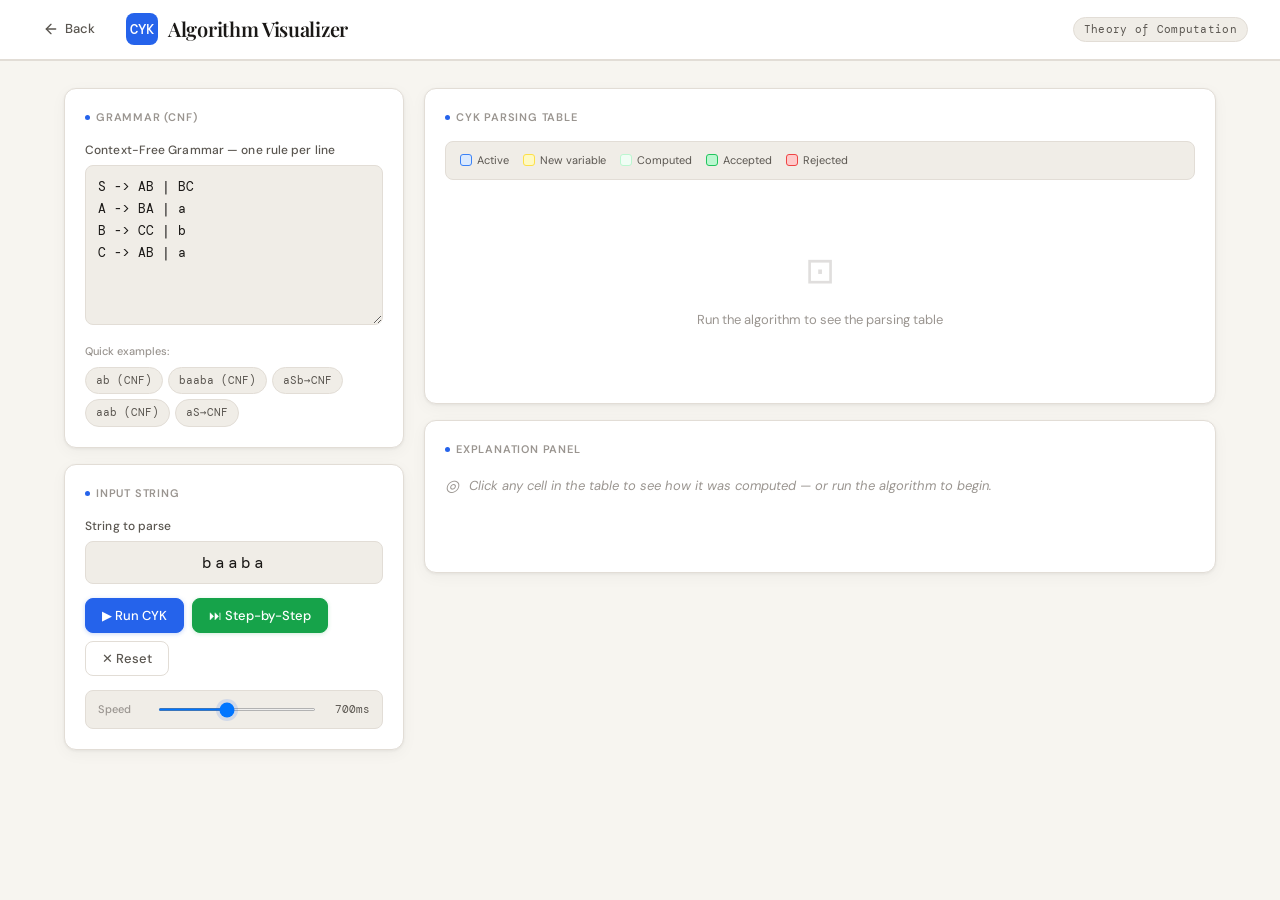
==== simulator.html @ faffac33 "Commit" ====
<!DOCTYPE html>
<html lang="en">
<head>
<meta charset="UTF-8">
<meta name="viewport" content="width=device-width, initial-scale=1.0">
<title>CYK Algorithm Visualizer</title>
<link rel="preconnect" href="https://fonts.googleapis.com">
<link href="https://fonts.googleapis.com/css2?family=DM+Mono:wght@300;400;500&family=DM+Sans:wght@300;400;500;600&family=Playfair+Display:wght@600&display=swap" rel="stylesheet">
<link rel="stylesheet" href="css/simulator.css">
</head>
<body>

<header>
  <div style="display:flex;align-items:center;gap:16px;">
    <a href="index.html" class="back-link">
      <svg width="16" height="16" viewBox="0 0 24 24" fill="none" stroke="currentColor" stroke-width="2" stroke-linecap="round" stroke-linejoin="round"><line x1="19" y1="12" x2="5" y2="12"></line><polyline points="12 19 5 12 12 5"></polyline></svg>
      Back
    </a>
    <div class="logo">
      <div class="logo-icon">CYK</div>
      Algorithm Visualizer
    </div>
  </div>
  <span class="header-badge">Theory of Computation</span>
</header>

<div class="container">
  <!-- ═══ LEFT PANEL ═══ -->
  <div class="panel-left">

    <!-- Grammar Card -->
    <div class="card">
      <div class="card-title"><span class="card-title-dot"></span>Grammar (CNF)</div>

      <label>Context-Free Grammar — one rule per line</label>
      <textarea id="grammar-input">S -> AB | BC
A -> BA | a
B -> CC | b
C -> AB | a</textarea>

      <div class="cnf-warn" id="cnf-warn"></div>

      <div class="examples-label">Quick examples:</div>
      <div class="examples-row">
        <span class="ex-chip" onclick="loadExample(0)">ab (CNF)</span>
        <span class="ex-chip" onclick="loadExample(1)">baaba (CNF)</span>
        <span class="ex-chip" onclick="loadExample(2)">aSb→CNF</span>
        <span class="ex-chip" onclick="loadExample(3)">aab (CNF)</span>
        <span class="ex-chip" onclick="loadExample(4)">aS→CNF</span>
      </div>
    </div>

    <!-- Input String Card -->
    <div class="card">
      <div class="card-title"><span class="card-title-dot"></span>Input String</div>

      <label>String to parse</label>
      <input type="text" id="string-input" value="baaba" placeholder="e.g. baaba" style="font-size:16px;letter-spacing:3px;text-align:center">

      <div class="btn-row">
        <button class="btn-primary" onclick="runCYK()">▶ Run CYK</button>
        <button class="btn-green" onclick="stepMode()">⏭ Step-by-Step</button>
        <button class="btn-ghost" onclick="resetAll()">✕ Reset</button>
      </div>

      <button class="btn-next" id="next-btn" style="display:none;margin-top:10px;width:100%;justify-content:center" onclick="nextStep()">
        Next Step →
      </button>

      <div class="speed-row">
        <label>Speed</label>
        <input type="range" id="speed" min="100" max="1500" value="700" step="100" oninput="document.getElementById('speed-label').textContent=this.value+'ms'">
        <span class="speed-val" id="speed-label">700ms</span>
      </div>
    </div>

    <!-- Algorithm Stats Card -->
    <div class="card" id="stats-card" style="display:none">
      <div class="card-title"><span class="card-title-dot"></span>Run Statistics</div>
      <div class="algo-info">
        <div class="algo-stat">
          <div class="algo-stat-label">String length</div>
          <div class="algo-stat-value" id="stat-n">—</div>
        </div>
        <div class="algo-stat">
          <div class="algo-stat-label">Total cells</div>
          <div class="algo-stat-value" id="stat-cells">—</div>
        </div>
        <div class="algo-stat">
          <div class="algo-stat-label">Variables</div>
          <div class="algo-stat-value" id="stat-vars">—</div>
        </div>
        <div class="algo-stat">
          <div class="algo-stat-label">Rules</div>
          <div class="algo-stat-value" id="stat-rules">—</div>
        </div>
      </div>
    </div>

  </div>

  <!-- ═══ RIGHT PANEL ═══ -->
  <div class="panel-right">

    <!-- Status bar -->
    <div id="status-bar"></div>

    <!-- Table Card -->
    <div class="card">
      <div class="card-title"><span class="card-title-dot"></span>CYK Parsing Table</div>

      <div class="progress-wrap" id="progress-wrap">
        <div class="progress-bar" id="progress-bar"></div>
      </div>

      <div class="legend">
        <div class="leg-item"><div class="leg-box" style="background:#dbeafe;border-color:#3b82f6"></div>Active</div>
        <div class="leg-item"><div class="leg-box" style="background:#fef9c3;border-color:#fde047"></div>New variable</div>
        <div class="leg-item"><div class="leg-box" style="background:#f0fdf4;border-color:#bbf7d0"></div>Computed</div>
        <div class="leg-item"><div class="leg-box" style="background:#bbf7d0;border-color:#22c55e"></div>Accepted</div>
        <div class="leg-item"><div class="leg-box" style="background:#fecaca;border-color:#ef4444"></div>Rejected</div>
      </div>

      <div class="table-scroll" id="table-wrap">
        <div class="empty-table">
          <div class="empty-table-icon">⊡</div>
          <div>Run the algorithm to see the parsing table</div>
        </div>
      </div>
    </div>

    <!-- Explanation Card -->
    <div class="card">
      <div class="card-title"><span class="card-title-dot"></span>Explanation Panel</div>
      <div class="explain-inner" id="explain-panel">
        <div class="empty-state">
          <span style="font-size:16px">◎</span>
          Click any cell in the table to see how it was computed — or run the algorithm to begin.
        </div>
      </div>
    </div>

  </div>
</div>

<script src="js/simulator.js"></script>
</body>
</html>
---- css/simulator.css ----
:root {
    --bg: #f7f5f0;
    --surface: #ffffff;
    --surface2: #f0ede7;
    --border: #e2ddd6;
    --border2: #ccc8c0;
    --text: #1a1816;
    --text2: #5a5650;
    --text3: #9a9590;
    --accent: #2563eb;
    --accent-light: #eff6ff;
    --accent-border: #bfdbfe;
    --green: #16a34a;
    --green-light: #f0fdf4;
    --green-border: #bbf7d0;
    --red: #dc2626;
    --red-light: #fef2f2;
    --red-border: #fecaca;
    --amber: #d97706;
    --amber-light: #fffbeb;
    --amber-border: #fde68a;
    --shadow: 0 1px 3px rgba(0,0,0,0.06), 0 4px 16px rgba(0,0,0,0.04);
    --shadow-md: 0 2px 8px rgba(0,0,0,0.08), 0 8px 32px rgba(0,0,0,0.06);
    --radius: 12px;
    --radius-sm: 8px;
    --radius-xs: 5px;
  }

  *, *::before, *::after { box-sizing: border-box; margin: 0; padding: 0; }

  body {
    font-family: 'DM Sans', sans-serif;
    background: var(--bg);
    color: var(--text);
    min-height: 100vh;
    font-size: 14px;
    line-height: 1.6;
  }

  /* ── Header ── */
  header {
    background: var(--surface);
    border-bottom: 1px solid var(--border);
    padding: 0 32px;
    display: flex;
    align-items: center;
    justify-content: space-between;
    height: 60px;
    position: sticky;
    top: 0;
    z-index: 100;
    box-shadow: 0 1px 0 var(--border);
  }
  .logo {
    display: flex;
    align-items: center;
    gap: 10px;
    font-family: 'Playfair Display', serif;
    font-size: 20px;
    font-weight: 600;
    color: var(--text);
    letter-spacing: -0.3px;
  }
  .logo-icon {
    width: 32px; height: 32px;
    background: var(--accent);
    border-radius: 8px;
    display: flex; align-items: center; justify-content: center;
    color: white;
    font-size: 14px;
    font-family: 'DM Mono', monospace;
    font-weight: 500;
  }
  .header-badge {
    font-size: 11px;
    font-family: 'DM Mono', monospace;
    background: var(--surface2);
    border: 1px solid var(--border);
    border-radius: 20px;
    padding: 3px 10px;
    color: var(--text2);
    letter-spacing: 0.3px;
  }
  .back-link {
    display: inline-flex;
    align-items: center;
    gap: 6px;
    text-decoration: none;
    color: var(--text2);
    font-weight: 500;
    font-size: 13px;
    padding: 6px 10px;
    border-radius: 6px;
    transition: background 0.15s, color 0.15s;
    border: 1px solid transparent;
    margin-right: 4px;
  }
  .back-link:hover {
    background: var(--surface2);
    color: var(--text);
    border-color: var(--border);
  }

  /* ── Layout ── */
  .container {
    max-width: 1200px;
    margin: 0 auto;
    padding: 28px 24px 48px;
    display: grid;
    grid-template-columns: 340px 1fr;
    grid-template-rows: auto auto 1fr;
    gap: 20px;
  }

  .panel-left {
    grid-column: 1;
    grid-row: 1 / 4;
    display: flex;
    flex-direction: column;
    gap: 16px;
  }

  .panel-right {
    grid-column: 2;
    grid-row: 1 / 4;
    display: flex;
    flex-direction: column;
    gap: 16px;
  }

  /* ── Cards ── */
  .card {
    background: var(--surface);
    border: 1px solid var(--border);
    border-radius: var(--radius);
    padding: 20px;
    box-shadow: var(--shadow);
    animation: fadeUp 0.3s ease both;
  }
  @keyframes fadeUp {
    from { opacity: 0; transform: translateY(8px); }
    to   { opacity: 1; transform: translateY(0); }
  }

  .card-title {
    font-size: 11px;
    font-weight: 600;
    letter-spacing: 0.8px;
    text-transform: uppercase;
    color: var(--text3);
    margin-bottom: 14px;
    display: flex;
    align-items: center;
    gap: 6px;
  }
  .card-title-dot {
    width: 5px; height: 5px;
    border-radius: 50%;
    background: var(--accent);
  }

  /* ── Form elements ── */
  label {
    display: block;
    font-size: 12px;
    font-weight: 500;
    color: var(--text2);
    margin-bottom: 5px;
    letter-spacing: 0.1px;
  }

  textarea, input[type=text] {
    width: 100%;
    border: 1px solid var(--border);
    border-radius: var(--radius-sm);
    padding: 10px 12px;
    font-size: 13px;
    font-family: 'DM Mono', monospace;
    background: var(--surface2);
    color: var(--text);
    transition: border-color 0.15s, background 0.15s, box-shadow 0.15s;
    outline: none;
    resize: vertical;
  }
  textarea:focus, input:focus {
    border-color: var(--accent);
    background: var(--surface);
    box-shadow: 0 0 0 3px rgba(37,99,235,0.08);
  }
  textarea { line-height: 1.7; min-height: 160px; }

  /* ── Buttons ── */
  .btn-row {
    display: flex;
    gap: 8px;
    flex-wrap: wrap;
    margin-top: 14px;
  }

  button {
    border-radius: var(--radius-sm);
    padding: 8px 16px;
    font-size: 13px;
    font-weight: 500;
    font-family: 'DM Sans', sans-serif;
    cursor: pointer;
    border: 1px solid var(--border2);
    background: var(--surface);
    color: var(--text);
    transition: all 0.15s;
    display: inline-flex;
    align-items: center;
    gap: 6px;
  }
  button:hover { background: var(--surface2); border-color: var(--text3); }
  button:active { transform: scale(0.98); }

  .btn-primary {
    background: var(--accent);
    color: white;
    border-color: var(--accent);
    box-shadow: 0 1px 4px rgba(37,99,235,0.25);
  }
  .btn-primary:hover { background: #1d4ed8; border-color: #1d4ed8; }

  .btn-green {
    background: var(--green);
    color: white;
    border-color: var(--green);
    box-shadow: 0 1px 4px rgba(22,163,74,0.2);
  }
  .btn-green:hover { background: #15803d; border-color: #15803d; }

  .btn-ghost {
    background: transparent;
    color: var(--text2);
    border-color: var(--border);
  }
  .btn-ghost:hover { color: var(--text); background: var(--surface2); }

  .btn-next {
    background: linear-gradient(135deg, #059669, #0d9488);
    color: white;
    border-color: transparent;
    box-shadow: 0 1px 4px rgba(5,150,105,0.3);
  }
  .btn-next:hover { 
    background: linear-gradient(135deg, #059669, #0d9488);
    border-color: transparent;
    opacity: 0.9; 
    transform: translateY(-1px);
    box-shadow: 0 4px 12px rgba(5,150,105,0.4);
  }

  /* ── Example chips ── */
  .examples-label {
    font-size: 11px;
    color: var(--text3);
    margin-top: 12px;
    margin-bottom: 6px;
    font-weight: 500;
  }
  .examples-row {
    display: flex;
    gap: 5px;
    flex-wrap: wrap;
  }
  .ex-chip {
    font-size: 11px;
    padding: 4px 10px;
    border-radius: 20px;
    border: 1px solid var(--border);
    background: var(--surface2);
    color: var(--text2);
    cursor: pointer;
    transition: all 0.15s;
    font-family: 'DM Mono', monospace;
  }
  .ex-chip:hover {
    background: var(--accent-light);
    border-color: var(--accent-border);
    color: var(--accent);
  }

  /* ── Speed control ── */
  .speed-row {
    display: flex;
    align-items: center;
    gap: 10px;
    margin-top: 14px;
    padding: 10px 12px;
    background: var(--surface2);
    border-radius: var(--radius-sm);
    border: 1px solid var(--border);
  }
  .speed-row label {
    margin: 0;
    font-size: 11px;
    font-weight: 500;
    color: var(--text3);
    white-space: nowrap;
    width: 50px;
  }
  input[type=range] {
    flex: 1;
    height: 3px;
    background: var(--border2);
    border-radius: 2px;
    outline: none;
    cursor: pointer;
  }
  input[type=range]::-webkit-slider-thumb {
    -webkit-appearance: none;
    width: 14px; height: 14px;
    border-radius: 50%;
    background: var(--accent);
    cursor: pointer;
    box-shadow: 0 0 0 3px rgba(37,99,235,0.15);
  }
  .speed-val {
    font-size: 11px;
    font-family: 'DM Mono', monospace;
    color: var(--text2);
    min-width: 44px;
    text-align: right;
  }

  /* ── CNF warning / conversion log ── */
  .cnf-step {
    margin-bottom: 10px;
    padding: 8px 10px;
    background: rgba(255,255,255,0.6);
    border: 1px solid #fde68a;
    border-radius: 6px;
    font-size: 11px;
    line-height: 1.6;
  }
  .cnf-step-label {
    display: inline-block;
    font-family: 'DM Mono', monospace;
    font-weight: 500;
    font-size: 10px;
    background: #fde68a;
    color: #78350f;
    border-radius: 4px;
    padding: 1px 6px;
    margin-right: 6px;
    margin-bottom: 4px;
  }
  .cnf-grammar {
    margin-top: 5px;
    font-family: 'DM Mono', monospace;
    font-size: 10px;
    white-space: pre-wrap;
    color: #78350f;
    background: rgba(255,255,255,0.5);
    border-radius: 4px;
    padding: 4px 6px;
    border: 1px solid #fde68a;
  }
  .cnf-warn {
    display: none;
    margin-top: 10px;
    padding: 10px 12px;
    background: var(--amber-light);
    border: 1px solid var(--amber-border);
    border-radius: var(--radius-sm);
    font-size: 12px;
    color: #92400e;
    line-height: 1.5;
    max-height: 280px;
    overflow-y: auto;
  }

  /* ── Status bar ── */
  #status-bar {
    display: none;
    padding: 14px 18px;
    border-radius: var(--radius);
    font-size: 14px;
    font-weight: 600;
    letter-spacing: 0.1px;
    animation: popIn 0.35s cubic-bezier(0.175, 0.885, 0.32, 1.275) both;
  }
  @keyframes popIn {
    from { opacity: 0; transform: scale(0.95); }
    to   { opacity: 1; transform: scale(1); }
  }
  .status-accepted {
    background: var(--green-light);
    border: 1.5px solid var(--green-border);
    color: #14532d;
  }
  .status-rejected {
    background: var(--red-light);
    border: 1.5px solid var(--red-border);
    color: #7f1d1d;
  }
  .status-info {
    background: var(--accent-light);
    border: 1.5px solid var(--accent-border);
    color: #1e3a8a;
  }

  /* ── Legend ── */
  .legend {
    display: flex;
    gap: 14px;
    flex-wrap: wrap;
    padding: 10px 14px;
    background: var(--surface2);
    border-radius: var(--radius-sm);
    border: 1px solid var(--border);
    margin-bottom: 14px;
  }
  .leg-item {
    display: flex;
    align-items: center;
    gap: 5px;
    font-size: 11px;
    color: var(--text2);
  }
  .leg-box {
    width: 12px; height: 12px;
    border-radius: 3px;
    border: 1px solid transparent;
    flex-shrink: 0;
  }

  /* ── Table ── */
  .table-scroll {
    overflow-x: auto;
    padding-bottom: 4px;
  }

  table.cyk {
    border-collapse: separate;
    border-spacing: 4px;
    font-size: 12px;
  }

  table.cyk td {
    width: 68px;
    height: 60px;
    text-align: center;
    vertical-align: middle;
    padding: 4px 3px;
    cursor: pointer;
    transition: all 0.2s ease;
    border-radius: 8px;
    position: relative;
    border: 1.5px solid var(--border);
    background: var(--surface2);
  }
  table.cyk td:hover:not(.empty-cell) {
    border-color: var(--accent);
    box-shadow: 0 0 0 2px rgba(37,99,235,0.1);
    transform: translateY(-1px);
  }

  td.active-cell {
    background: #dbeafe !important;
    border-color: #3b82f6 !important;
    box-shadow: 0 0 0 3px rgba(59,130,246,0.15) !important;
    animation: pulse 0.6s ease;
  }
  @keyframes pulse {
    0%   { transform: scale(1); }
    40%  { transform: scale(1.06); }
    100% { transform: scale(1); }
  }

  td.new-var { background: #fef9c3 !important; border-color: #fde047 !important; }
  td.done-cell { background: var(--green-light); border-color: var(--green-border); }
  td.empty-cell { background: transparent; border-color: transparent; cursor: default; }
  td.empty-cell:hover { transform: none; box-shadow: none; }

  td.accept-cell {
    background: #bbf7d0 !important;
    border-color: #22c55e !important;
    box-shadow: 0 0 0 3px rgba(34,197,94,0.2) !important;
    animation: acceptPop 0.5s cubic-bezier(0.175, 0.885, 0.32, 1.275);
  }
  td.reject-cell {
    background: #fecaca !important;
    border-color: #ef4444 !important;
    box-shadow: 0 0 0 3px rgba(239,68,68,0.15) !important;
    animation: acceptPop 0.5s cubic-bezier(0.175, 0.885, 0.32, 1.275);
  }
  @keyframes acceptPop {
    0% { transform: scale(1); }
    50% { transform: scale(1.08); }
    100% { transform: scale(1); }
  }

  .cell-vars {
    font-family: 'DM Mono', monospace;
    font-size: 12px;
    font-weight: 500;
    color: #1e40af;
    line-height: 1.4;
  }
  .cell-pos {
    position: absolute;
    top: 3px;
    left: 4px;
    font-size: 8px;
    color: var(--text3);
    font-family: 'DM Mono', monospace;
  }
  .col-header {
    font-size: 12px;
    font-family: 'DM Mono', monospace;
    font-weight: 500;
    color: var(--text2);
    text-align: center;
    padding: 4px 2px;
    border: none !important;
    background: transparent !important;
    cursor: default !important;
    width: 68px;
    height: auto !important;
  }
  .col-header:hover { transform: none !important; box-shadow: none !important; }
  .col-char { font-size: 15px; color: var(--accent); display: block; }
  .col-idx { font-size: 9px; color: var(--text3); }
  .row-label {
    font-size: 10px;
    font-family: 'DM Mono', monospace;
    color: var(--text3);
    text-align: right;
    padding-right: 6px;
    width: 30px;
    border: none !important;
    background: transparent !important;
    cursor: default !important;
    white-space: nowrap;
  }
  .row-label:hover { transform: none !important; box-shadow: none !important; }

  /* ── Explanation panel ── */
  .explain-inner {
    font-size: 13px;
    line-height: 1.7;
    color: var(--text2);
    min-height: 80px;
  }
  .explain-inner .empty-state {
    display: flex;
    align-items: center;
    gap: 10px;
    color: var(--text3);
    font-style: italic;
  }
  .explain-header {
    display: flex;
    align-items: center;
    gap: 8px;
    margin-bottom: 10px;
  }
  .explain-cell-badge {
    font-family: 'DM Mono', monospace;
    font-size: 12px;
    background: var(--accent-light);
    color: var(--accent);
    border: 1px solid var(--accent-border);
    border-radius: 5px;
    padding: 2px 8px;
    font-weight: 500;
  }
  .split-item {
    background: var(--surface2);
    border: 1px solid var(--border);
    border-radius: var(--radius-sm);
    padding: 8px 12px;
    margin-top: 6px;
    font-size: 12px;
  }
  .split-item strong { color: var(--text); }
  .tag {
    display: inline-block;
    padding: 1px 7px;
    border-radius: 4px;
    font-size: 11px;
    font-family: 'DM Mono', monospace;
    font-weight: 500;
  }
  .tag-blue { background: var(--accent-light); color: var(--accent); border: 1px solid var(--accent-border); }
  .tag-green { background: var(--green-light); color: var(--green); border: 1px solid var(--green-border); }
  .tag-amber { background: var(--amber-light); color: var(--amber); border: 1px solid var(--amber-border); }
  .tag-red { background: var(--red-light); color: var(--red); border: 1px solid var(--red-border); }

  /* ── Info strip ── */
  .info-strip {
    display: flex;
    gap: 12px;
    flex-wrap: wrap;
  }
  .info-pill {
    display: flex;
    align-items: center;
    gap: 6px;
    font-size: 11px;
    padding: 5px 10px;
    background: var(--surface2);
    border: 1px solid var(--border);
    border-radius: 20px;
    color: var(--text2);
  }
  .info-pill-dot {
    width: 6px; height: 6px;
    border-radius: 50%;
    background: var(--accent);
  }

  /* ── Progress bar ── */
  .progress-wrap {
    height: 3px;
    background: var(--border);
    border-radius: 2px;
    overflow: hidden;
    margin-bottom: 14px;
    display: none;
  }
  .progress-bar {
    height: 100%;
    background: var(--accent);
    border-radius: 2px;
    transition: width 0.3s ease;
    width: 0%;
  }

  /* ── Empty/placeholder ── */
  .empty-table {
    text-align: center;
    padding: 48px 20px;
    color: var(--text3);
    font-size: 13px;
  }
  .empty-table-icon {
    font-size: 36px;
    margin-bottom: 10px;
    opacity: 0.3;
  }

  /* ── Algorithm info ── */
  .algo-info {
    display: grid;
    grid-template-columns: 1fr 1fr;
    gap: 8px;
    margin-top: 4px;
  }
  .algo-stat {
    padding: 10px 12px;
    background: var(--surface2);
    border: 1px solid var(--border);
    border-radius: var(--radius-sm);
  }
  .algo-stat-label {
    font-size: 10px;
    color: var(--text3);
    font-weight: 500;
    text-transform: uppercase;
    letter-spacing: 0.6px;
    margin-bottom: 3px;
  }
  .algo-stat-value {
    font-size: 18px;
    font-family: 'DM Mono', monospace;
    font-weight: 500;
    color: var(--text);
  }

  /* ── Scrollbar ── */
  ::-webkit-scrollbar { width: 5px; height: 5px; }
  ::-webkit-scrollbar-track { background: var(--surface2); }
  ::-webkit-scrollbar-thumb { background: var(--border2); border-radius: 3px; }

  @media (max-width: 900px) {
    .container { grid-template-columns: 1fr; padding: 16px 12px 40px; }
    .panel-left, .panel-right { grid-column: 1; grid-row: auto; }
  }
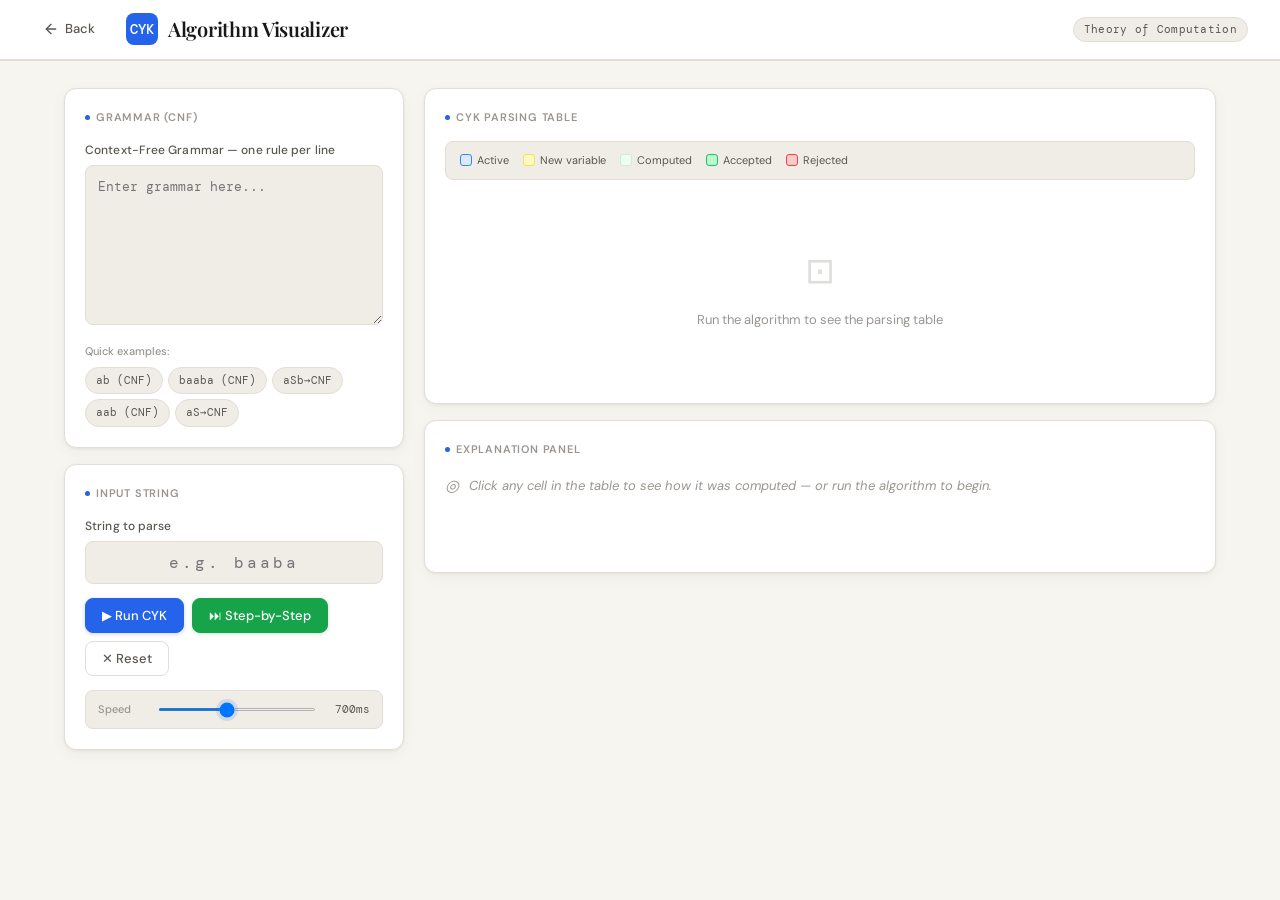
==== commit 3032eb6f: "c" ====
--- a/simulator.html
+++ b/simulator.html
@@ -33,10 +33,7 @@
       <div class="card-title"><span class="card-title-dot"></span>Grammar (CNF)</div>
 
       <label>Context-Free Grammar — one rule per line</label>
-      <textarea id="grammar-input">S -> AB | BC
-A -> BA | a
-B -> CC | b
-C -> AB | a</textarea>
+      <textarea id="grammar-input" placeholder="Enter grammar here..."></textarea>
 
       <div class="cnf-warn" id="cnf-warn"></div>
 
@@ -55,7 +52,7 @@
       <div class="card-title"><span class="card-title-dot"></span>Input String</div>
 
       <label>String to parse</label>
-      <input type="text" id="string-input" value="baaba" placeholder="e.g. baaba" style="font-size:16px;letter-spacing:3px;text-align:center">
+      <input type="text" id="string-input" value="" placeholder="e.g. baaba" style="font-size:16px;letter-spacing:3px;text-align:center">
 
       <div class="btn-row">
         <button class="btn-primary" onclick="runCYK()">▶ Run CYK</button>
